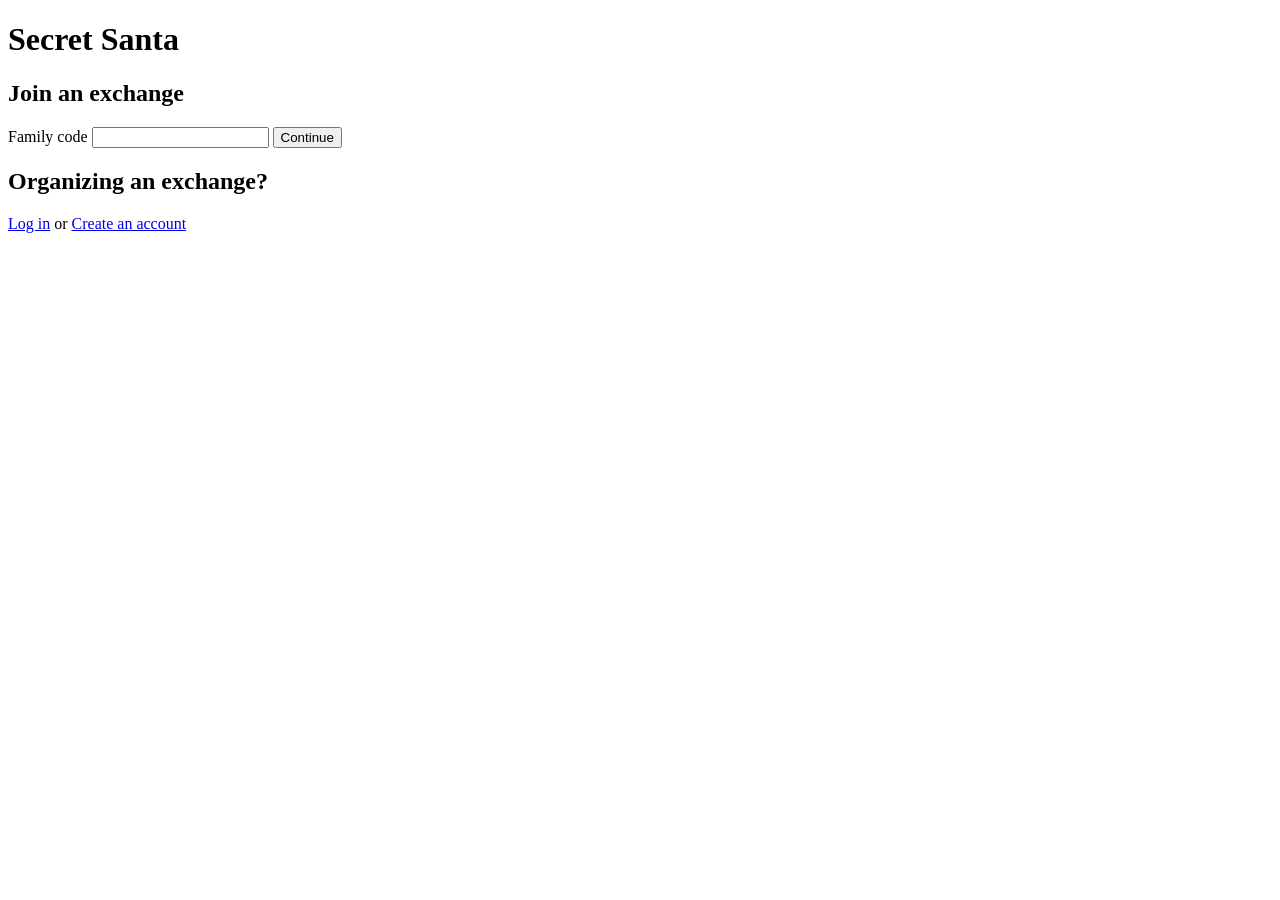
==== frontend/index.html @ f6b81d54 "push" ====
<!DOCTYPE html>
<html lang="en">
<head>
    <meta charset="UTF-8">
    <meta name="viewport" content="width=device-width, initial-scale=1.0">
    <title>Secret Santa</title>
    <link rel="stylesheet" href="css/style.css">
</head>

<body>

    <main class="container">

        <h1>Secret Santa</h1>

        <section>
            <h2>Join an exchange</h2>

            <form id="join-form">
                <label for="exchange-code">Family code</label>

                <input
                    type="text"
                    id="exchange-code"
                    required
                >

                <button type="submit">
                    Continue
                </button>
            </form>
        </section>

        <section>
            <h2>Organizing an exchange?</h2>

            <p>
                <a href="login.html">Log in</a>
                or
                <a href="signup.html">Create an account</a>
            </p>
        </section>

        <p id="message"></p>

    </main>

    <script src="js/app.js"></script>

</body>
</html>
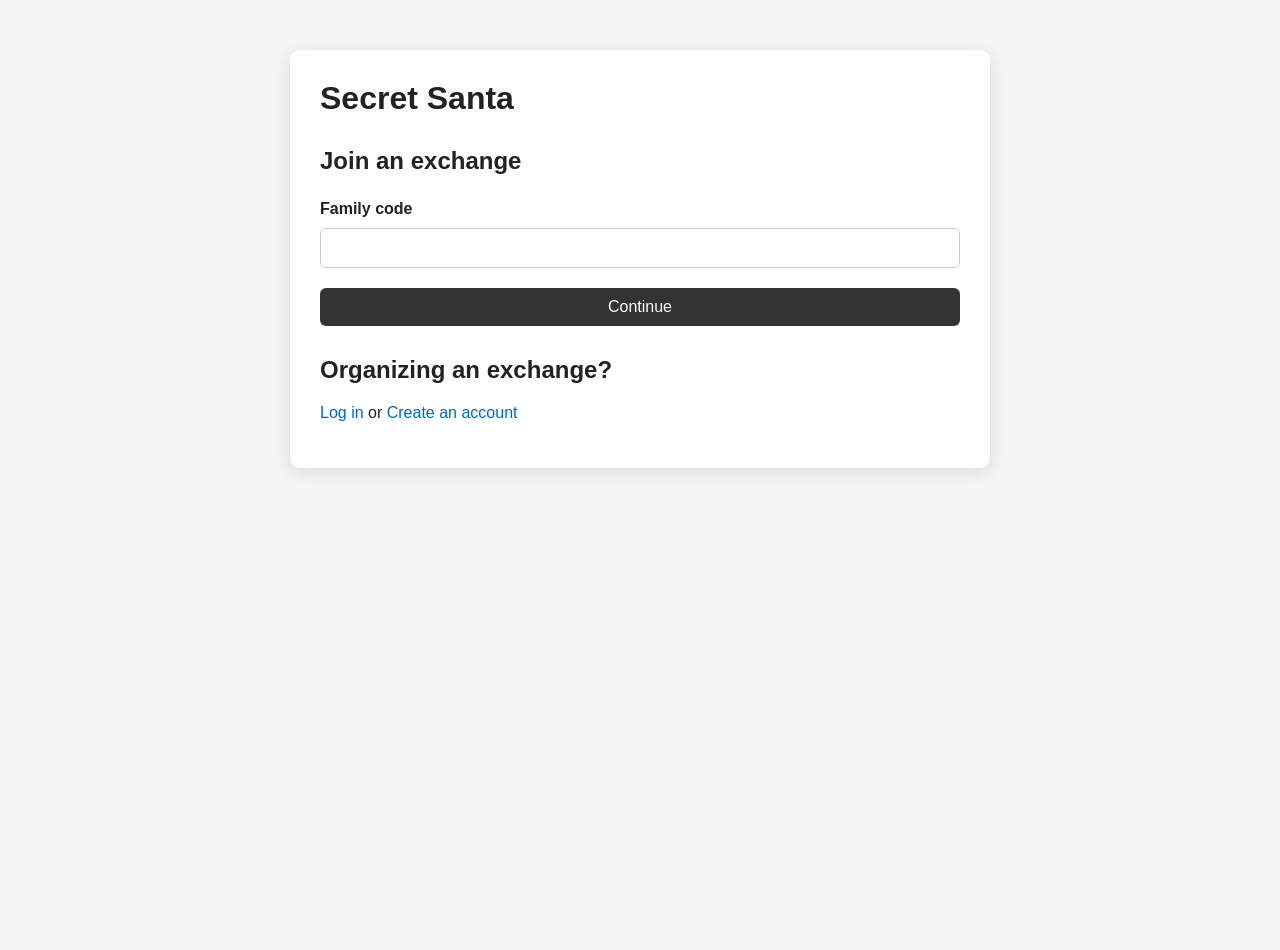
==== commit 8a88aeae: "Connect frontend to production API" ====
--- a/frontend/index.html
+++ b/frontend/index.html
@@ -45,6 +45,7 @@
 
     </main>
 
+    <script src="js/config.js"></script>
     <script src="js/app.js"></script>
 
 </body>
--- a/frontend/css/style.css
+++ b/frontend/css/style.css
@@ -0,0 +1,98 @@
+* {
+    box-sizing: border-box;
+}
+
+body {
+    margin: 0;
+    min-height: 100vh;
+    font-family: Arial, Helvetica, sans-serif;
+    background: #f4f4f4;
+    color: #222;
+}
+
+.container {
+    width: 90%;
+    max-width: 700px;
+    margin: 50px auto;
+    padding: 30px;
+    background: white;
+    border-radius: 10px;
+    box-shadow: 0 4px 15px rgba(0, 0, 0, 0.1);
+}
+
+h1 {
+    margin-top: 0;
+}
+
+h2 {
+    margin-top: 30px;
+}
+
+form {
+    display: flex;
+    flex-direction: column;
+    gap: 10px;
+    margin: 20px 0;
+}
+
+label {
+    font-weight: bold;
+    margin-top: 5px;
+}
+
+input,
+textarea {
+    width: 100%;
+    padding: 10px;
+    font-size: 16px;
+    border: 1px solid #ccc;
+    border-radius: 6px;
+}
+
+textarea {
+    min-height: 100px;
+    resize: vertical;
+}
+
+button {
+    padding: 10px 16px;
+    margin-top: 10px;
+    font-size: 16px;
+    cursor: pointer;
+    border: none;
+    border-radius: 6px;
+    background: #333;
+    color: white;
+}
+
+button:hover {
+    background: #555;
+}
+
+button:disabled {
+    background: #aaa;
+    cursor: not-allowed;
+}
+
+a {
+    color: #0066cc;
+    text-decoration: none;
+}
+
+a:hover {
+    text-decoration: underline;
+}
+
+#participant-list > div {
+    padding: 12px 0;
+    border-bottom: 1px solid #ddd;
+}
+
+#participant-list button {
+    margin-top: 0;
+}
+
+#message {
+    margin-top: 15px;
+    font-weight: bold;
+}
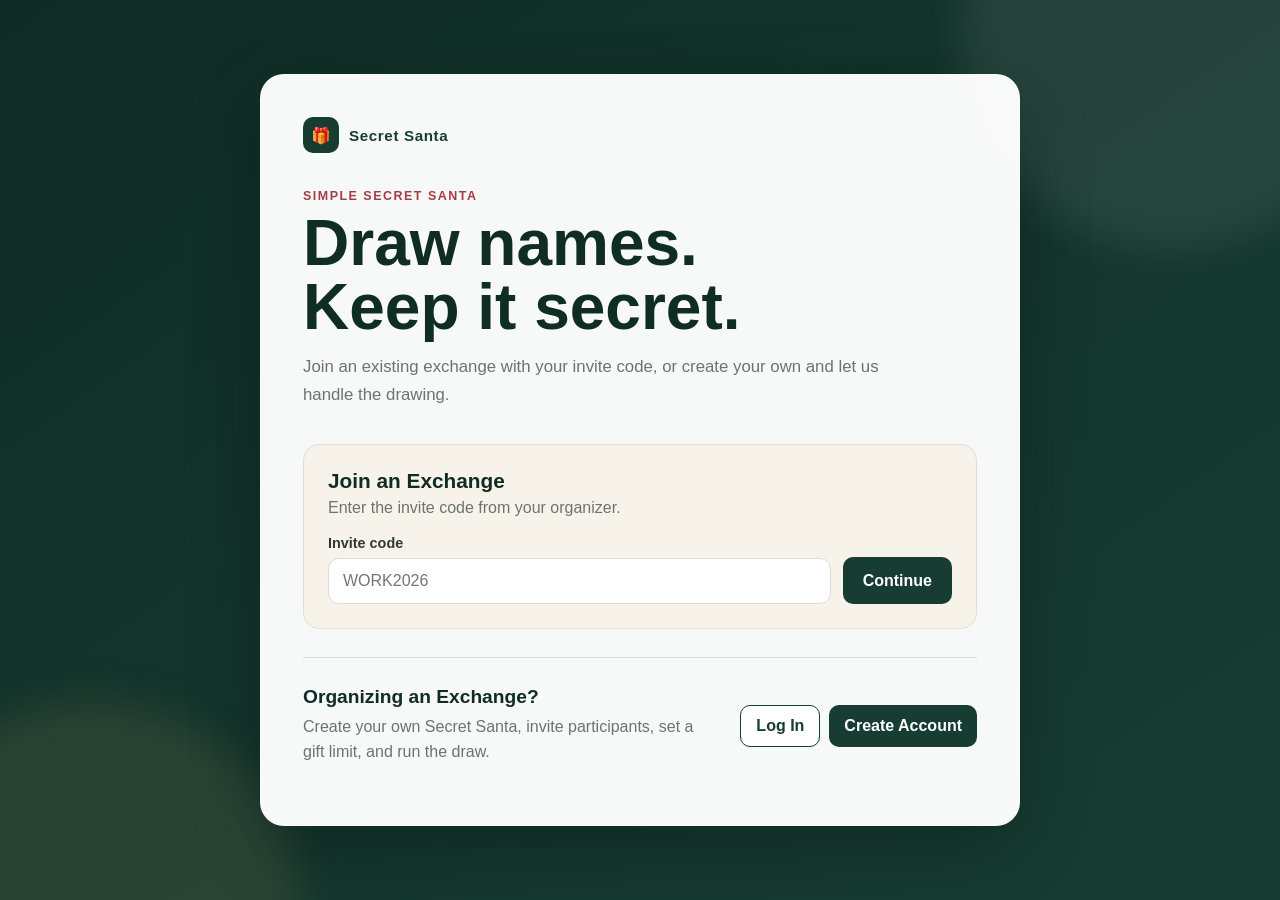
==== commit 0123a9e2: "CSS update" ====
--- a/frontend/index.html
+++ b/frontend/index.html
@@ -3,47 +3,144 @@
 <head>
     <meta charset="UTF-8">
     <meta name="viewport" content="width=device-width, initial-scale=1.0">
+
     <title>Secret Santa</title>
-    <link rel="stylesheet" href="css/style.css">
+
+    <link
+        rel="stylesheet"
+        href="css/style.css"
+    >
 </head>
 
-<body>
+<body class="home-page">
 
-    <main class="container">
+    <div class="join-background">
+        <div class="join-glow join-glow-one"></div>
+        <div class="join-glow join-glow-two"></div>
+    </div>
 
-        <h1>Secret Santa</h1>
+    <main class="home-shell">
 
-        <section>
-            <h2>Join an exchange</h2>
+        <section class="home-card">
 
-            <form id="join-form">
-                <label for="exchange-code">Family code</label>
+            <div class="join-brand">
+                <span class="join-brand-mark">
+                    🎁
+                </span>
 
-                <input
-                    type="text"
-                    id="exchange-code"
-                    required
-                >
+                <span>
+                    Secret Santa
+                </span>
+            </div>
 
-                <button type="submit">
-                    Continue
-                </button>
-            </form>
+
+            <div class="home-intro">
+
+                <p class="join-eyebrow">
+                    Simple Secret Santa
+                </p>
+
+                <h1>
+                    Draw names.
+                    Keep it secret.
+                </h1>
+
+                <p>
+                    Join an existing exchange with your invite code,
+                    or create your own and let us handle the drawing.
+                </p>
+
+            </div>
+
+
+            <section class="home-join-section">
+
+                <div class="home-section-heading">
+
+                    <h2>
+                        Join an Exchange
+                    </h2>
+
+                    <p>
+                        Enter the invite code from your organizer.
+                    </p>
+
+                </div>
+
+
+                <form id="join-form">
+
+                    <div class="form-field">
+
+                        <label for="exchange-code">
+                            Invite code
+                        </label>
+
+                        <input
+                            type="text"
+                            id="exchange-code"
+                            placeholder="WORK2026"
+                            required
+                        >
+
+                    </div>
+
+
+                    <button
+                        type="submit"
+                        class="primary-button home-continue-button"
+                    >
+                        Continue
+                    </button>
+
+                </form>
+
+            </section>
+
+
+            <section class="home-organizer-section">
+
+                <div>
+
+                    <h2>
+                        Organizing an Exchange?
+                    </h2>
+
+                    <p>
+                        Create your own Secret Santa, invite participants,
+                        set a gift limit, and run the draw.
+                    </p>
+
+                </div>
+
+
+                <div class="home-organizer-actions">
+
+                    <a
+                        href="login.html"
+                        class="secondary-link-button"
+                    >
+                        Log In
+                    </a>
+
+                    <a
+                        href="signup.html"
+                        class="primary-link-button"
+                    >
+                        Create Account
+                    </a>
+
+                </div>
+
+            </section>
+
+
+            <p id="message"></p>
+
         </section>
 
-        <section>
-            <h2>Organizing an exchange?</h2>
+    </main>
 
-            <p>
-                <a href="login.html">Log in</a>
-                or
-                <a href="signup.html">Create an account</a>
-            </p>
-        </section>
-
-        <p id="message"></p>
-
-    </main>
 
     <script src="js/config.js"></script>
     <script src="js/app.js"></script>
--- a/frontend/css/style.css
+++ b/frontend/css/style.css
@@ -1,3 +1,24 @@
+/* =========================
+   BASE / THEME
+   ========================= */
+
+:root {
+    --christmas-green: #173d32;
+    --christmas-green-dark: #0f2c25;
+    --christmas-green-soft: #285447;
+    --christmas-red: #a63d46;
+    --christmas-red-dark: #87323a;
+    --christmas-gold: #c8a96b;
+    --holiday-cream: #f7f3ea;
+    --holiday-card: rgba(255, 255, 255, 0.97);
+    --holiday-text: #202521;
+    --holiday-muted: #6d746f;
+    --holiday-border: #dddcd4;
+    --holiday-focus: rgba(40, 84, 71, 0.11);
+    --holiday-danger-bg: #fbf4f3;
+    --holiday-danger-border: #ead6d3;
+}
+
 * {
     box-sizing: border-box;
 }
@@ -6,93 +27,1502 @@
     margin: 0;
     min-height: 100vh;
     font-family: Arial, Helvetica, sans-serif;
-    background: #f4f4f4;
-    color: #222;
-}
-
-.container {
-    width: 90%;
-    max-width: 700px;
-    margin: 50px auto;
-    padding: 30px;
-    background: white;
+}
+
+h1,
+h2,
+h3,
+p {
+    overflow-wrap: anywhere;
+}
+
+button,
+input,
+textarea,
+select {
+    font: inherit;
+}
+
+button {
+    cursor: pointer;
+}
+
+a {
+    color: inherit;
+}
+
+#message {
+    font-weight: 700;
+}
+
+[hidden] {
+    display: none !important;
+}
+
+.join-page,
+.verify-page,
+.manage-registration-page,
+.organizer-page,
+.dashboard-page,
+.create-page,
+.login-page,
+.signup-page,
+.home-page {
+    min-height: 100vh;
+    background: linear-gradient(
+        145deg,
+        var(--christmas-green-dark),
+        var(--christmas-green)
+    );
+    color: var(--holiday-text);
+}
+
+/* Shared decorative background */
+
+.join-background {
+    position: fixed;
+    inset: 0;
+    overflow: hidden;
+    pointer-events: none;
+}
+
+.join-glow {
+    position: absolute;
+    width: 420px;
+    height: 420px;
+    border-radius: 50%;
+    background: rgba(255, 255, 255, 0.08);
+    filter: blur(20px);
+}
+
+.join-glow-one {
+    top: -170px;
+    right: -100px;
+}
+
+.join-glow-two {
+    bottom: -220px;
+    left: -120px;
+    background: rgba(200, 169, 107, 0.12);
+}
+
+/* Shared shells */
+
+.join-shell,
+.verify-shell,
+.manage-registration-shell,
+.organizer-shell,
+.dashboard-shell,
+.create-shell,
+.login-shell,
+.signup-shell,
+.home-shell {
+    position: relative;
+    z-index: 1;
+    min-height: 100vh;
+}
+
+.join-shell,
+.verify-shell,
+.manage-registration-shell,
+.create-shell,
+.login-shell,
+.signup-shell,
+.home-shell {
+    display: flex;
+    align-items: center;
+    justify-content: center;
+}
+
+.join-shell,
+.manage-registration-shell {
+    padding: 48px 20px;
+}
+
+.verify-shell,
+.login-shell,
+.signup-shell {
+    padding: 30px 20px;
+}
+
+.create-shell {
+    padding: 42px 20px;
+}
+
+.home-shell {
+    padding: 34px 20px;
+}
+
+.organizer-shell,
+.dashboard-shell {
+    padding: 42px 20px;
+}
+
+.organizer-shell {
+    width: 100%;
+}
+
+/* Shared cards */
+
+.join-card,
+.verify-card,
+.manage-registration-card,
+.organizer-card,
+.dashboard-card,
+.create-card,
+.login-card,
+.signup-card,
+.home-card {
+    background: var(--holiday-card);
+    border: 1px solid rgba(255, 255, 255, 0.45);
+    border-radius: 24px;
+    box-shadow: 0 24px 70px rgba(0, 0, 0, 0.24);
+    backdrop-filter: blur(14px);
+}
+
+.join-card {
+    width: min(100%, 640px);
+    padding: 40px;
+}
+
+.verify-card {
+    width: min(100%, 520px);
+    padding: 40px;
+}
+
+.manage-registration-card {
+    width: min(100%, 700px);
+    padding: 40px;
+}
+
+.organizer-card {
+    width: min(100%, 1100px);
+    margin: 0 auto;
+    padding: 38px;
+}
+
+.dashboard-card {
+    width: min(100%, 1050px);
+    margin: 0 auto;
+    padding: 38px;
+}
+
+.create-card,
+.home-card {
+    width: min(100%, 760px);
+}
+
+.create-card {
+    padding: 38px;
+}
+
+.home-card {
+    padding: 42px;
+}
+
+.login-card {
+    width: min(100%, 480px);
+    padding: 40px;
+}
+
+.signup-card {
+    width: min(100%, 500px);
+    padding: 40px;
+}
+
+/* Shared branding */
+
+.join-brand {
+    display: flex;
+    align-items: center;
+    gap: 10px;
+    margin-bottom: 36px;
+    color: var(--christmas-green);
+    font-size: 0.95rem;
+    font-weight: 700;
+    letter-spacing: 0.04em;
+}
+
+.join-brand-mark {
+    width: 36px;
+    height: 36px;
+    display: inline-flex;
+    align-items: center;
+    justify-content: center;
+    background: var(--christmas-green);
     border-radius: 10px;
-    box-shadow: 0 4px 15px rgba(0, 0, 0, 0.1);
-}
-
-h1 {
-    margin-top: 0;
-}
-
-h2 {
+    font-size: 1rem;
+}
+
+.join-eyebrow {
+    margin: 0 0 8px;
+    color: var(--christmas-red);
+    font-size: 0.78rem;
+    font-weight: 800;
+    letter-spacing: 0.12em;
+    text-transform: uppercase;
+}
+
+.organizer-header .join-brand,
+.dashboard-header .join-brand,
+.create-header .join-brand {
+    margin-bottom: 0;
+}
+
+/* Shared forms */
+
+.form-field {
+    display: flex;
+    flex-direction: column;
+}
+
+.field-help {
+    margin: -2px 0 8px;
+    color: var(--holiday-muted);
+    font-size: 0.84rem;
+    line-height: 1.45;
+}
+
+.join-page label,
+.manage-registration-page label,
+.organizer-page label,
+.create-page label,
+.login-page label,
+.signup-page label,
+.home-page label {
+    display: block;
+    margin-bottom: 7px;
+    color: #313832;
+    font-size: 0.9rem;
+    font-weight: 700;
+}
+
+.join-page input,
+.join-page textarea,
+.join-page select,
+.manage-registration-page input,
+.manage-registration-page textarea,
+.organizer-page input,
+.organizer-page textarea,
+.organizer-page select,
+.create-page input,
+.login-page input,
+.signup-page input,
+.home-page input {
+    width: 100%;
+    padding: 13px 14px;
+    border: 1px solid var(--holiday-border);
+    border-radius: 11px;
+    background: #fff;
+    color: var(--holiday-text);
+    outline: none;
+    transition: border-color 0.15s ease, box-shadow 0.15s ease;
+}
+
+.organizer-page input,
+.organizer-page textarea,
+.organizer-page select {
+    padding: 12px 13px;
+    border-radius: 10px;
+}
+
+.join-page input:focus,
+.join-page textarea:focus,
+.join-page select:focus,
+.manage-registration-page input:focus,
+.manage-registration-page textarea:focus,
+.organizer-page input:focus,
+.organizer-page textarea:focus,
+.organizer-page select:focus,
+.create-page input:focus,
+.login-page input:focus,
+.signup-page input:focus,
+.home-page input:focus {
+    border-color: var(--christmas-green-soft);
+    box-shadow: 0 0 0 4px var(--holiday-focus);
+}
+
+.join-page textarea,
+.manage-registration-page textarea {
+    min-height: 110px;
+    resize: vertical;
+}
+
+.join-page input::placeholder,
+.join-page textarea::placeholder {
+    color: #9a9f9b;
+}
+
+.manage-registration-page textarea:disabled {
+    background: #f2f2ef;
+    color: #777;
+    cursor: not-allowed;
+}
+
+/* Shared buttons and links */
+
+.primary-button,
+.secondary-button,
+.danger-button,
+.primary-link-button,
+.secondary-link-button {
+    border-radius: 10px;
+    font-weight: 700;
+}
+
+.primary-button,
+.secondary-button,
+.danger-button {
+    padding: 12px 16px;
+    border: 0;
+}
+
+.primary-button,
+.primary-link-button {
+    background: var(--christmas-green);
+    color: #fff;
+}
+
+.primary-button:hover:not(:disabled),
+.primary-link-button:hover {
+    background: var(--christmas-green-dark);
+}
+
+.secondary-button,
+.secondary-link-button {
+    background: #fff;
+    color: var(--christmas-green);
+    border: 1px solid var(--christmas-green);
+}
+
+.secondary-button:hover:not(:disabled),
+.secondary-link-button:hover {
+    background: #f5f8f6;
+}
+
+.danger-button {
+    background: var(--christmas-red);
+    color: #fff;
+}
+
+.danger-button:hover:not(:disabled) {
+    background: var(--christmas-red-dark);
+}
+
+.primary-link-button,
+.secondary-link-button {
+    display: inline-flex;
+    align-items: center;
+    justify-content: center;
+    padding: 11px 15px;
+    text-decoration: none;
+    white-space: nowrap;
+}
+
+.primary-link-button:hover,
+.secondary-link-button:hover {
+    text-decoration: none;
+}
+
+/* Shared detail blocks */
+
+.exchange-details {
+    display: grid;
+    grid-template-columns: repeat(3, 1fr);
+    gap: 10px;
+    margin: 0 0 30px;
+}
+
+.exchange-detail,
+.organizer-detail-card {
+    background: var(--holiday-cream);
+    border: 1px solid #e6dfd0;
+    border-radius: 12px;
+}
+
+.exchange-detail {
+    padding: 14px 15px;
+}
+
+.organizer-detail-card {
+    min-width: 0;
+    padding: 15px;
+}
+
+.exchange-detail-label {
+    display: block;
+    margin-bottom: 4px;
+    color: var(--holiday-muted);
+    font-size: 0.72rem;
+    font-weight: 700;
+    letter-spacing: 0.04em;
+    text-transform: uppercase;
+}
+
+.exchange-detail strong,
+.organizer-detail-card strong {
+    color: var(--christmas-green-dark);
+}
+
+.exchange-detail strong {
+    font-size: 1rem;
+}
+
+.organizer-detail-card strong {
+    display: block;
+    margin-top: 5px;
+    font-size: 0.95rem;
+    line-height: 1.4;
+}
+
+.optional-label {
+    margin-left: 6px;
+    color: var(--holiday-muted);
+    font-size: 0.75rem;
+    font-weight: 500;
+}
+
+.join-note {
+    margin: 0;
+    padding: 12px 14px;
+    background: #f8f5ee;
+    border-left: 3px solid var(--christmas-gold);
+    border-radius: 8px;
+    color: var(--holiday-muted);
+    font-size: 0.85rem;
+    line-height: 1.5;
+}
+
+/* =========================
+   JOIN PAGE
+   ========================= */
+
+.join-intro {
+    margin-bottom: 24px;
+}
+
+.join-page #exchange-name {
+    margin: 0 0 12px;
+    color: var(--christmas-green-dark);
+    font-size: clamp(2rem, 6vw, 3rem);
+    line-height: 1.05;
+}
+
+.join-subtitle {
+    max-width: 520px;
+    margin: 0;
+    color: var(--holiday-muted);
+    font-size: 1rem;
+    line-height: 1.65;
+}
+
+.join-page #participant-form {
+    display: grid;
+    gap: 22px;
+}
+
+.join-page button {
+    padding: 13px 18px;
+    border: 0;
+    border-radius: 11px;
+    font-weight: 750;
+    transition: transform 0.12s ease, background 0.12s ease, opacity 0.12s ease;
+}
+
+.join-page button:hover:not(:disabled) {
+    transform: translateY(-1px);
+}
+
+.join-page button:disabled {
+    cursor: not-allowed;
+    opacity: 0.6;
+}
+
+.join-page #participant-form button[type="submit"],
+.join-page #resend-confirmation-button {
+    background: var(--christmas-green);
+    color: #fff;
+}
+
+.join-page #participant-form button[type="submit"] {
+    margin-top: 4px;
+}
+
+.join-page #participant-form button[type="submit"]:hover {
+    background: var(--christmas-green-dark);
+}
+
+.join-page #pending-registration {
+    padding: 26px;
+    background: var(--holiday-cream);
+    border: 1px solid #e3dccd;
+    border-radius: 16px;
+}
+
+.join-page #pending-registration h2 {
+    margin: 0 0 10px;
+    color: var(--christmas-green-dark);
+}
+
+.join-page #pending-email {
+    color: var(--christmas-green);
+    font-size: 1.05rem;
+}
+
+.join-page #change-email-button {
+    margin-left: 8px;
+    background: transparent;
+    color: var(--christmas-green);
+    border: 1px solid var(--christmas-green);
+}
+
+.join-page #change-email-form {
+    margin-top: 22px;
+    padding-top: 22px;
+    border-top: 1px solid #ded8ca;
+}
+
+.join-page #change-email-form button[type="submit"] {
+    background: var(--christmas-red);
+    color: #fff;
+}
+
+.join-page #cancel-email-change-button {
+    background: transparent;
+    color: var(--holiday-muted);
+}
+
+.join-page #message {
+    min-height: 22px;
+    margin: 18px 0 0;
+    color: var(--christmas-red-dark);
+    font-size: 0.92rem;
+    line-height: 1.5;
+}
+
+.pending-icon {
+    width: 48px;
+    height: 48px;
+    display: flex;
+    align-items: center;
+    justify-content: center;
+    margin-bottom: 18px;
+    background: var(--christmas-green);
+    border-radius: 14px;
+    font-size: 1.35rem;
+}
+
+.pending-copy {
+    margin: 0 0 10px;
+    color: var(--holiday-muted);
+    line-height: 1.55;
+}
+
+.pending-address {
+    margin: 0 0 18px;
+    color: var(--christmas-green-dark);
+    font-size: 1.05rem;
+}
+
+.pending-actions {
+    display: flex;
+    gap: 10px;
+    margin-top: 22px;
+}
+
+/* =========================
+   VERIFY PAGE
+   ========================= */
+
+.verify-icon {
+    width: 54px;
+    height: 54px;
+    display: flex;
+    align-items: center;
+    justify-content: center;
+    margin-bottom: 20px;
+    background: var(--christmas-green);
+    border-radius: 15px;
+    font-size: 1.5rem;
+}
+
+.verify-card h1 {
+    margin: 0 0 14px;
+    color: var(--christmas-green-dark);
+    font-size: clamp(2rem, 6vw, 2.6rem);
+    line-height: 1.08;
+}
+
+#verification-message {
+    margin: 0 0 26px;
+    color: var(--holiday-muted);
+    font-size: 1rem;
+    line-height: 1.6;
+}
+
+#confirm-registration-button {
+    width: 100%;
+    margin: 0;
+    padding: 14px 18px;
+    background: var(--christmas-green);
+    color: #fff;
+    border: 0;
+    border-radius: 11px;
+    font-weight: 750;
+}
+
+#confirm-registration-button:hover:not(:disabled) {
+    background: var(--christmas-green-dark);
+}
+
+.verify-home-link {
+    display: inline-block;
+    margin-top: 20px;
+    color: var(--christmas-green);
+    font-weight: 700;
+    text-decoration: none;
+}
+
+.verify-home-link:hover {
+    text-decoration: underline;
+}
+
+/* =========================
+   MANAGE REGISTRATION PAGE
+   ========================= */
+
+.manage-registration-card h1 {
+    margin: 0 0 12px;
+    color: var(--christmas-green-dark);
+    font-size: clamp(2rem, 6vw, 2.8rem);
+    line-height: 1.08;
+}
+
+#manage-status {
+    margin: 0 0 26px;
+    color: var(--holiday-muted);
+    line-height: 1.55;
+}
+
+#manage-registration-form {
+    display: grid;
+    gap: 22px;
     margin-top: 30px;
 }
 
-form {
+#save-registration-button,
+#withdraw-button {
+    margin: 0;
+    border: 0;
+    font-weight: 700;
+}
+
+#save-registration-button {
+    padding: 13px 18px;
+    background: var(--christmas-green);
+    color: #fff;
+    border-radius: 11px;
+    font-weight: 750;
+}
+
+#save-registration-button:hover:not(:disabled) {
+    background: var(--christmas-green-dark);
+}
+
+#withdraw-button {
+    padding: 12px 16px;
+    background: var(--christmas-red);
+    color: #fff;
+    border-radius: 10px;
+}
+
+#withdraw-button:hover:not(:disabled) {
+    background: var(--christmas-red-dark);
+}
+
+#save-registration-button:disabled,
+#withdraw-button:disabled {
+    opacity: 0.55;
+    cursor: not-allowed;
+}
+
+.withdraw-section,
+.danger-zone {
+    background: var(--holiday-danger-bg);
+    border: 1px solid var(--holiday-danger-border);
+    border-radius: 14px;
+}
+
+.withdraw-section {
+    margin-top: 34px;
+    padding: 22px;
+}
+
+.withdraw-section h2 {
+    margin: 0 0 8px;
+    color: var(--christmas-red-dark);
+    font-size: 1.15rem;
+}
+
+.withdraw-section p {
+    margin: 0 0 16px;
+    color: var(--holiday-muted);
+    line-height: 1.55;
+}
+
+#manage-message {
+    min-height: 22px;
+    margin: 18px 0 0;
+    color: var(--christmas-green-dark);
+    font-size: 0.92rem;
+    font-weight: 700;
+    line-height: 1.5;
+}
+
+/* =========================
+   MANAGE EXCHANGE
+   ========================= */
+
+.organizer-header,
+.dashboard-header,
+.create-header {
+    display: flex;
+    align-items: center;
+    justify-content: space-between;
+    gap: 20px;
+}
+
+.organizer-header {
+    margin-bottom: 34px;
+}
+
+.dashboard-header,
+.create-header {
+    margin-bottom: 36px;
+}
+
+.organizer-back-link {
+    color: var(--christmas-green);
+    font-weight: 700;
+    text-decoration: none;
+}
+
+.organizer-back-link:hover {
+    text-decoration: underline;
+}
+
+.organizer-title-row {
+    display: flex;
+    align-items: flex-start;
+    justify-content: space-between;
+    gap: 24px;
+    margin-bottom: 28px;
+}
+
+.organizer-title-row h1 {
+    margin: 0 0 8px;
+    color: var(--christmas-green-dark);
+    font-size: clamp(2rem, 5vw, 3rem);
+    line-height: 1.05;
+}
+
+.organizer-code {
+    margin: 0;
+    color: var(--holiday-muted);
+    font-weight: 700;
+}
+
+.organizer-details-grid {
+    display: grid;
+    grid-template-columns: repeat(5, minmax(0, 1fr));
+    gap: 10px;
+    margin-bottom: 34px;
+}
+
+.organizer-section,
+.organizer-edit-form {
+    margin-top: 28px;
+    padding-top: 28px;
+    border-top: 1px solid var(--holiday-border);
+}
+
+.organizer-section-heading {
+    margin-bottom: 18px;
+}
+
+.organizer-section-heading h2 {
+    margin: 0 0 6px;
+    color: var(--christmas-green-dark);
+    font-size: 1.25rem;
+}
+
+.organizer-section-heading p {
+    margin: 0;
+    color: var(--holiday-muted);
+    line-height: 1.5;
+}
+
+.organizer-edit-form {
+    display: grid;
+    grid-template-columns: repeat(2, minmax(0, 1fr));
+    gap: 18px;
+}
+
+.organizer-edit-form .organizer-section-heading,
+.organizer-edit-form button[type="submit"] {
+    grid-column: 1 / -1;
+}
+
+.organizer-page button:disabled {
+    opacity: 0.55;
+    cursor: not-allowed;
+}
+
+#participant-list {
+    display: grid;
+    gap: 10px;
+}
+
+.organizer-participant-card {
+    display: flex;
+    align-items: center;
+    justify-content: space-between;
+    gap: 20px;
+    padding: 15px 16px;
+    background: #faf9f6;
+    border: 1px solid var(--holiday-border);
+    border-radius: 11px;
+}
+
+.participant-details {
     display: flex;
     flex-direction: column;
+    gap: 4px;
+    min-width: 0;
+}
+
+.participant-name {
+    color: var(--christmas-green-dark);
+    font-size: 0.98rem;
+}
+
+.participant-email {
+    color: var(--holiday-muted);
+    font-size: 0.85rem;
+    overflow-wrap: anywhere;
+}
+
+.participant-actions {
+    display: flex;
+    align-items: center;
     gap: 10px;
-    margin: 20px 0;
-}
-
-label {
-    font-weight: bold;
-    margin-top: 5px;
-}
-
-input,
-textarea {
+    flex-shrink: 0;
+}
+
+.participant-status {
+    display: inline-flex;
+    align-items: center;
+    padding: 6px 9px;
+    border-radius: 999px;
+    font-size: 0.75rem;
+    font-weight: 700;
+    white-space: nowrap;
+}
+
+.participant-confirmed {
+    background: #e6f3eb;
+    color: #24623f;
+}
+
+.participant-pending {
+    background: #f8eed8;
+    color: #8a6524;
+}
+
+.organizer-participant-card .remove-participant {
+    margin: 0;
+    padding: 7px 10px;
+    background: transparent;
+    color: var(--christmas-red-dark);
+    border: 1px solid #d8b6b2;
+    border-radius: 8px;
+    font-size: 0.8rem;
+}
+
+.exclusion-controls {
+    display: grid;
+    grid-template-columns: minmax(0, 1fr) auto minmax(0, 1fr) auto;
+    gap: 10px;
+    align-items: center;
+}
+
+.exclusion-arrow {
+    color: var(--holiday-muted);
+    font-weight: 700;
+}
+
+#exclusion-list {
+    display: grid;
+    gap: 8px;
+    margin-top: 14px;
+}
+
+.organizer-action-row {
+    display: flex;
+    flex-wrap: wrap;
+    gap: 10px;
+}
+
+.organizer-page #message {
+    margin-top: 20px;
+    color: var(--christmas-green-dark);
+}
+
+.danger-zone {
+    display: flex;
+    align-items: center;
+    justify-content: space-between;
+    gap: 24px;
+    margin-top: 34px;
+    padding: 22px;
+}
+
+.danger-zone h2 {
+    margin: 0 0 6px;
+    color: var(--christmas-red-dark);
+    font-size: 1.1rem;
+}
+
+.danger-zone p {
+    margin: 0;
+    color: var(--holiday-muted);
+    line-height: 1.5;
+}
+
+/* =========================
+   ORGANIZER DASHBOARD
+   ========================= */
+
+.dashboard-logout-button {
+    margin: 0;
+    padding: 9px 14px;
+    background: transparent;
+    color: var(--christmas-green);
+    border: 1px solid var(--christmas-green);
+    border-radius: 9px;
+    font-weight: 700;
+}
+
+.dashboard-logout-button:hover,
+#exchange-list .share-button:hover {
+    background: #f5f8f6;
+}
+
+.dashboard-hero {
+    display: flex;
+    align-items: flex-end;
+    justify-content: space-between;
+    gap: 30px;
+    margin-bottom: 38px;
+}
+
+.dashboard-hero h1 {
+    margin: 0 0 10px;
+    color: var(--christmas-green-dark);
+    font-size: clamp(2rem, 5vw, 3rem);
+    line-height: 1.05;
+}
+
+.dashboard-welcome {
+    margin: 0;
+    color: var(--holiday-muted);
+    line-height: 1.5;
+}
+
+.create-exchange-button {
+    display: inline-flex;
+    align-items: center;
+    justify-content: center;
+    flex-shrink: 0;
+    padding: 13px 18px;
+    background: var(--christmas-green);
+    color: #fff;
+    border-radius: 10px;
+    font-weight: 700;
+    text-decoration: none;
+}
+
+.create-exchange-button:hover {
+    background: var(--christmas-green-dark);
+    text-decoration: none;
+}
+
+.dashboard-section {
+    padding-top: 28px;
+    border-top: 1px solid var(--holiday-border);
+}
+
+#exchange-list {
+    display: grid;
+    gap: 14px;
+    margin-top: 18px;
+}
+
+#exchange-list .exchange-card {
+    padding: 20px;
+    background: #faf9f6;
+    border: 1px solid var(--holiday-border);
+    border-radius: 14px;
+    cursor: pointer;
+    transition: transform 0.12s ease, box-shadow 0.12s ease, border-color 0.12s ease;
+}
+
+#exchange-list .exchange-card:hover {
+    transform: translateY(-2px);
+    border-color: #cfc8ba;
+    box-shadow: 0 10px 24px rgba(0, 0, 0, 0.08);
+}
+
+.exchange-card-top {
+    display: flex;
+    align-items: flex-start;
+    justify-content: space-between;
+    gap: 20px;
+}
+
+.exchange-card-top h3 {
+    margin: 0 0 8px;
+}
+
+#exchange-list .exchange-title-link {
+    color: var(--christmas-green-dark);
+    font-size: 1.15rem;
+    font-weight: 800;
+    text-decoration: none;
+}
+
+#exchange-list .exchange-title-link:hover {
+    text-decoration: underline;
+}
+
+.exchange-code-badge {
+    display: inline-block;
+    padding: 5px 8px;
+    background: var(--holiday-cream);
+    border: 1px solid #e4dccd;
+    border-radius: 999px;
+    color: var(--holiday-muted);
+    font-size: 0.72rem;
+    font-weight: 700;
+    letter-spacing: 0.05em;
+}
+
+.exchange-card-details {
+    display: grid;
+    grid-template-columns: repeat(2, minmax(0, 1fr));
+    gap: 10px;
+    margin-top: 18px;
+}
+
+.exchange-card-detail {
+    padding: 11px 12px;
+    background: #fff;
+    border: 1px solid var(--holiday-border);
+    border-radius: 10px;
+}
+
+.exchange-card-detail span {
+    display: block;
+    margin-bottom: 4px;
+    color: var(--holiday-muted);
+    font-size: 0.7rem;
+    font-weight: 700;
+    letter-spacing: 0.05em;
+    text-transform: uppercase;
+}
+
+.exchange-card-detail strong {
+    color: var(--christmas-green-dark);
+    font-size: 0.9rem;
+}
+
+#exchange-list .share-button {
+    margin: 0;
+    padding: 9px 13px;
+    background: #fff;
+    color: var(--christmas-green);
+    border: 1px solid var(--christmas-green);
+    border-radius: 9px;
+    font-weight: 700;
+    white-space: nowrap;
+}
+
+/* =========================
+   CREATE EXCHANGE PAGE
+   ========================= */
+
+.create-intro,
+.login-intro,
+.signup-intro {
+    margin-bottom: 28px;
+}
+
+.create-intro h1,
+.login-intro h1,
+.signup-intro h1 {
+    margin: 0 0 10px;
+    color: var(--christmas-green-dark);
+    line-height: 1.08;
+}
+
+.create-intro h1 {
+    font-size: clamp(2rem, 5vw, 2.8rem);
+}
+
+.login-intro h1,
+.signup-intro h1 {
+    font-size: clamp(2rem, 6vw, 2.7rem);
+}
+
+.create-intro > p:last-child,
+.login-intro > p:last-child,
+.signup-intro > p:last-child {
+    margin: 0;
+    color: var(--holiday-muted);
+    line-height: 1.6;
+}
+
+.create-intro > p:last-child {
+    max-width: 580px;
+}
+
+#create-exchange-form {
+    display: grid;
+    gap: 22px;
+}
+
+.create-date-grid {
+    display: grid;
+    grid-template-columns: repeat(2, minmax(0, 1fr));
+    gap: 16px;
+}
+
+.create-submit-button,
+.login-submit-button,
+.signup-submit-button {
     width: 100%;
-    padding: 10px;
-    font-size: 16px;
-    border: 1px solid #ccc;
-    border-radius: 6px;
-}
-
-textarea {
-    min-height: 100px;
-    resize: vertical;
-}
-
-button {
-    padding: 10px 16px;
-    margin-top: 10px;
-    font-size: 16px;
-    cursor: pointer;
-    border: none;
-    border-radius: 6px;
-    background: #333;
-    color: white;
-}
-
-button:hover {
-    background: #555;
-}
-
-button:disabled {
-    background: #aaa;
-    cursor: not-allowed;
-}
-
-a {
-    color: #0066cc;
-    text-decoration: none;
-}
-
-a:hover {
-    text-decoration: underline;
-}
-
-#participant-list > div {
-    padding: 12px 0;
-    border-bottom: 1px solid #ddd;
-}
-
-#participant-list button {
-    margin-top: 0;
-}
-
-#message {
-    margin-top: 15px;
-    font-weight: bold;
-}+    margin: 0;
+    padding: 14px 18px;
+}
+
+.create-page #message,
+.login-page #message,
+.signup-page #message,
+.home-page #message {
+    margin-top: 18px;
+    color: var(--christmas-red);
+}
+
+/* =========================
+   LOGIN / SIGNUP
+   ========================= */
+
+#login-form,
+#signup-form {
+    display: grid;
+    gap: 20px;
+}
+
+.login-signup,
+.signup-login {
+    margin: 24px 0 0;
+    padding-top: 20px;
+    border-top: 1px solid var(--holiday-border);
+    color: var(--holiday-muted);
+    text-align: center;
+}
+
+.login-signup a,
+.signup-login a {
+    color: var(--christmas-green);
+    font-weight: 700;
+}
+
+/* =========================
+   HOME PAGE
+   ========================= */
+
+.home-intro {
+    margin: 32px 0 36px;
+}
+
+.home-intro h1 {
+    max-width: 560px;
+    margin: 0 0 14px;
+    color: var(--christmas-green-dark);
+    font-size: clamp(2.5rem, 7vw, 4rem);
+    line-height: 1;
+}
+
+.home-intro > p:last-child {
+    max-width: 600px;
+    margin: 0;
+    color: var(--holiday-muted);
+    font-size: 1.05rem;
+    line-height: 1.65;
+}
+
+.home-join-section {
+    padding: 24px;
+    background: var(--holiday-cream);
+    border: 1px solid #e6dfd0;
+    border-radius: 16px;
+}
+
+.home-section-heading {
+    margin-bottom: 18px;
+}
+
+.home-section-heading h2 {
+    margin: 0 0 6px;
+    color: var(--christmas-green-dark);
+    font-size: 1.3rem;
+}
+
+.home-section-heading p {
+    margin: 0;
+    color: var(--holiday-muted);
+}
+
+#join-form {
+    display: grid;
+    grid-template-columns: minmax(0, 1fr) auto;
+    gap: 12px;
+    align-items: end;
+}
+
+.home-page input {
+    text-transform: uppercase;
+}
+
+.home-continue-button {
+    min-height: 47px;
+    margin: 0;
+    padding: 12px 20px;
+}
+
+.home-organizer-section {
+    display: flex;
+    align-items: center;
+    justify-content: space-between;
+    gap: 30px;
+    margin-top: 28px;
+    padding-top: 28px;
+    border-top: 1px solid var(--holiday-border);
+}
+
+.home-organizer-section h2 {
+    margin: 0 0 7px;
+    color: var(--christmas-green-dark);
+    font-size: 1.2rem;
+}
+
+.home-organizer-section p {
+    max-width: 440px;
+    margin: 0;
+    color: var(--holiday-muted);
+    line-height: 1.55;
+}
+
+.home-organizer-actions {
+    display: flex;
+    gap: 9px;
+    flex-shrink: 0;
+}
+
+/* =========================
+   RESPONSIVE
+   ========================= */
+
+@media (max-width: 850px) {
+    .organizer-details-grid {
+        grid-template-columns: repeat(2, minmax(0, 1fr));
+    }
+
+    .organizer-edit-form {
+        grid-template-columns: 1fr;
+    }
+
+    .organizer-edit-form .organizer-section-heading,
+    .organizer-edit-form button[type="submit"] {
+        grid-column: auto;
+    }
+
+    .exclusion-controls {
+        grid-template-columns: 1fr;
+    }
+
+    .exclusion-arrow {
+        text-align: center;
+    }
+}
+
+@media (max-width: 700px) {
+    .dashboard-shell,
+    .create-shell,
+    .home-shell {
+        align-items: flex-start;
+        padding: 14px 10px;
+    }
+
+    .dashboard-card,
+    .create-card {
+        padding: 26px 20px;
+        border-radius: 18px;
+    }
+
+    .home-card {
+        padding: 28px 22px;
+        border-radius: 18px;
+    }
+
+    .dashboard-header,
+    .create-header {
+        align-items: flex-start;
+    }
+
+    .dashboard-hero,
+    .home-organizer-section {
+        align-items: stretch;
+        flex-direction: column;
+    }
+
+    .create-exchange-button,
+    .home-continue-button,
+    #exchange-list .share-button {
+        width: 100%;
+    }
+
+    .exchange-card-top {
+        flex-direction: column;
+    }
+
+    .exchange-card-details,
+    .create-date-grid,
+    #join-form {
+        grid-template-columns: 1fr;
+    }
+
+    .home-intro {
+        margin-top: 28px;
+    }
+
+    .home-organizer-actions {
+        display: grid;
+        grid-template-columns: repeat(2, minmax(0, 1fr));
+    }
+}
+
+@media (max-width: 600px) {
+    .join-shell,
+    .verify-shell,
+    .manage-registration-shell,
+    .organizer-shell,
+    .login-shell,
+    .signup-shell {
+        align-items: flex-start;
+        padding: 14px 10px;
+    }
+
+    .join-card,
+    .manage-registration-card,
+    .organizer-card {
+        padding: 26px 20px;
+        border-radius: 18px;
+    }
+
+    .verify-card,
+    .login-card,
+    .signup-card {
+        padding: 28px 22px;
+        border-radius: 18px;
+    }
+
+    .join-brand {
+        margin-bottom: 24px;
+    }
+
+    .exchange-details,
+    .organizer-details-grid {
+        grid-template-columns: 1fr;
+        gap: 8px;
+    }
+
+    .join-page #participant-form,
+    .manage-registration-page #manage-registration-form {
+        gap: 16px;
+    }
+
+    .join-page textarea,
+    .manage-registration-page textarea {
+        min-height: 90px;
+    }
+
+    .join-page input,
+    .join-page textarea {
+        padding: 12px 13px;
+    }
+
+    .join-page #resend-confirmation-button,
+    .join-page #change-email-button,
+    #save-registration-button,
+    #withdraw-button,
+    .organizer-title-row .secondary-button,
+    .organizer-action-row button,
+    .danger-zone button {
+        width: 100%;
+    }
+
+    .join-page #change-email-button {
+        margin: 10px 0 0;
+    }
+
+    .pending-actions,
+    .organizer-action-row {
+        flex-direction: column;
+    }
+
+    .pending-actions button {
+        width: 100%;
+        margin: 0;
+    }
+
+    .organizer-header {
+        align-items: flex-start;
+    }
+
+    .organizer-title-row,
+    .danger-zone,
+    .organizer-participant-card {
+        flex-direction: column;
+    }
+
+    .danger-zone {
+        align-items: stretch;
+    }
+
+    .organizer-participant-card {
+        align-items: flex-start;
+    }
+
+    .participant-actions {
+        width: 100%;
+        justify-content: space-between;
+    }
+}
+
+@media (max-width: 430px) {
+    .home-organizer-actions {
+        grid-template-columns: 1fr;
+    }
+}
